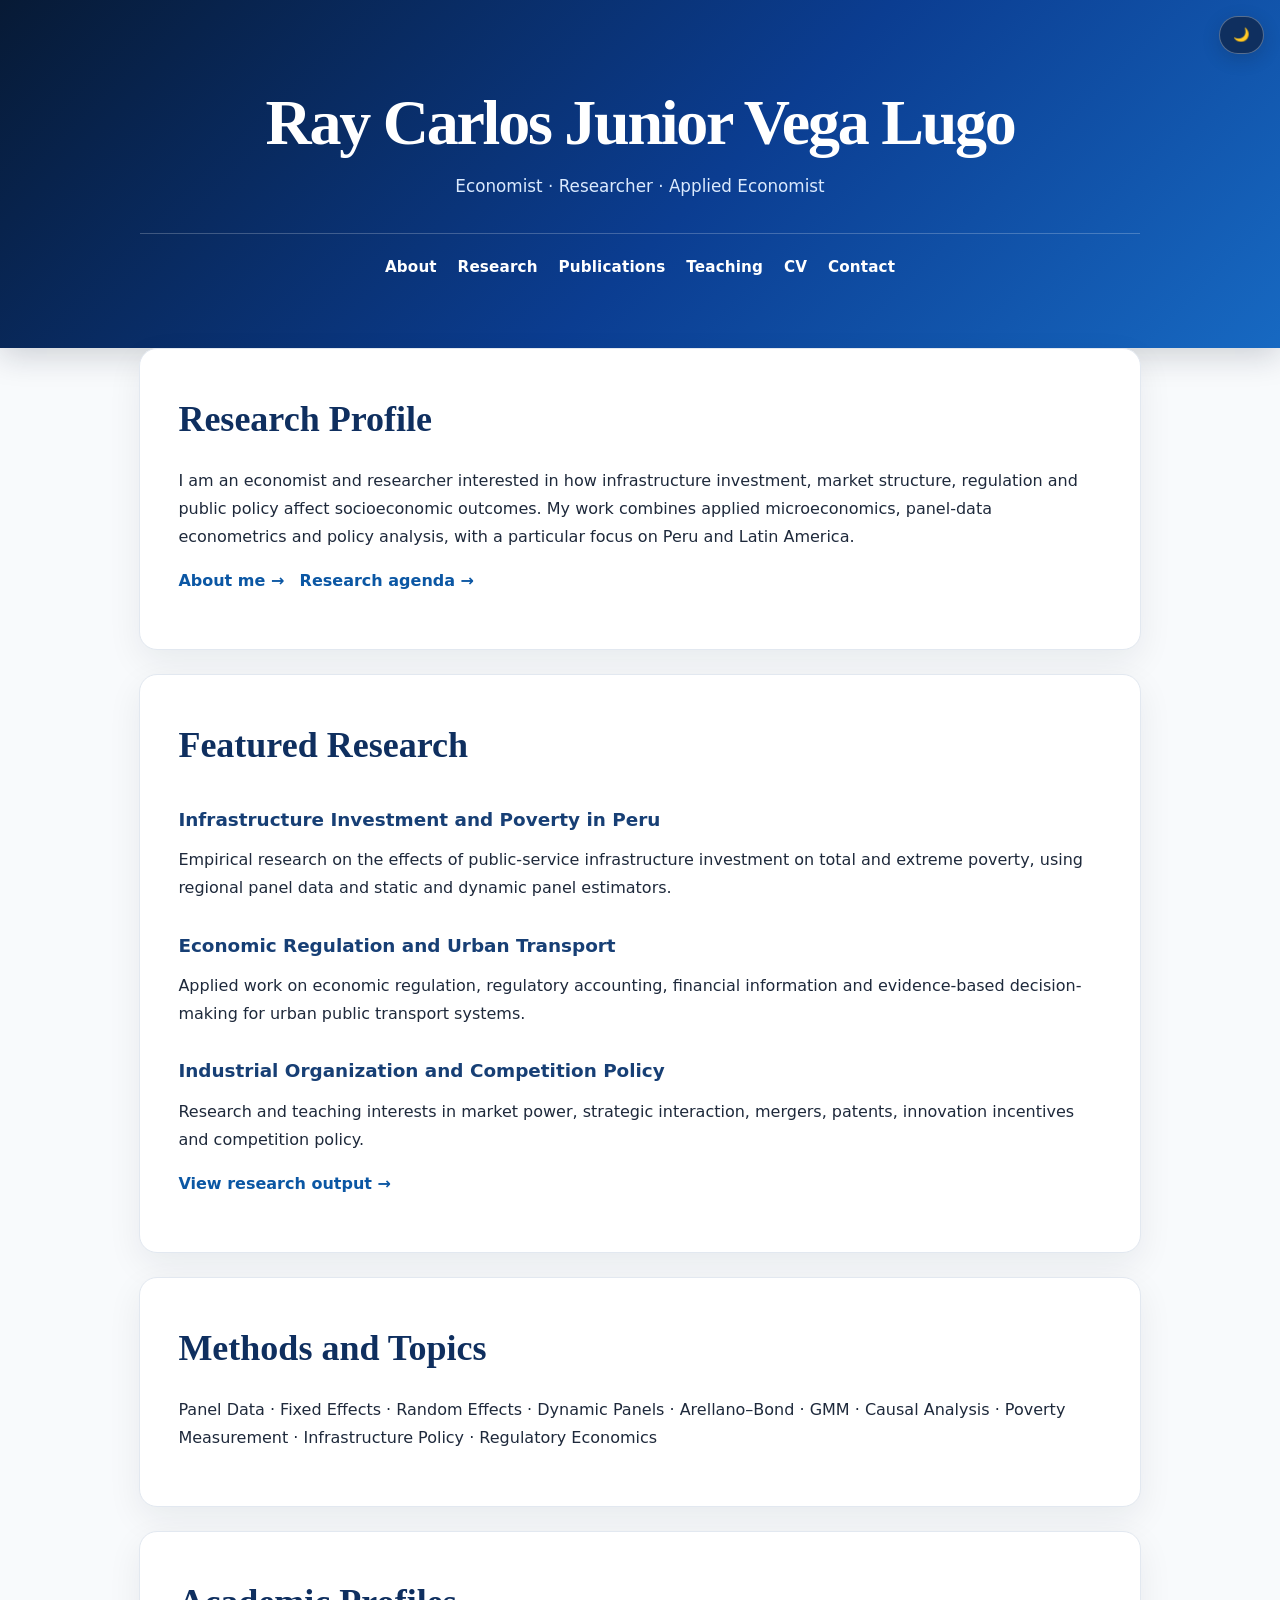
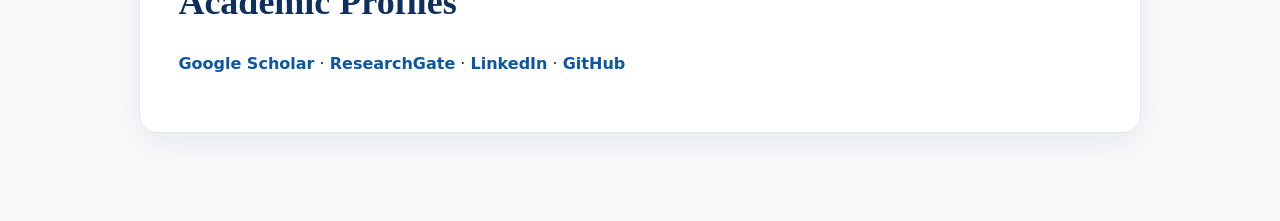
==== index.html @ 6655b410 "refactor: remove projects navigation and simplify homepage header" ====
<!DOCTYPE html><html lang="en"><head><meta charset="UTF-8"><meta name="viewport" content="width=device-width,initial-scale=1"><meta name="description" content="Academic website of Ray Carlos Junior Vega Lugo, economist researching industrial organization, infrastructure economics, poverty, transport economics and applied econometrics."><meta name="author" content="Ray Carlos Junior Vega Lugo"><meta name="keywords" content="Ray Vega Lugo, economist, infrastructure economics, industrial organization, poverty, transport economics, applied econometrics, Peru"><title>Ray Carlos Junior Vega Lugo | Economist</title><link rel="stylesheet" href="assets/css/style.css"></head><body><header><h1>Ray Carlos Junior Vega Lugo</h1><p>Economist · Researcher · Applied Economist</p><nav><a href="about.html">About</a><a href="research.html">Research</a><a href="publications.html">Publications</a><a href="teaching.html">Teaching</a><a href="cv.html">CV</a><a href="contact.html">Contact</a></nav></header><main><section class="card"><h2>Research Profile</h2><p>I am an economist and researcher interested in how infrastructure investment, market structure, regulation and public policy affect socioeconomic outcomes. My work combines applied microeconomics, panel-data econometrics and policy analysis, with a particular focus on Peru and Latin America.</p><p><a href="about.html">About me →</a> &nbsp; <a href="research.html">Research agenda →</a></p></section><section class="card"><h2>Featured Research</h2><h3>Infrastructure Investment and Poverty in Peru</h3><p>Empirical research on the effects of public-service infrastructure investment on total and extreme poverty, using regional panel data and static and dynamic panel estimators.</p><h3>Economic Regulation and Urban Transport</h3><p>Applied work on economic regulation, regulatory accounting, financial information and evidence-based decision-making for urban public transport systems.</p><h3>Industrial Organization and Competition Policy</h3><p>Research and teaching interests in market power, strategic interaction, mergers, patents, innovation incentives and competition policy.</p><p><a href="publications.html">View research output →</a></p></section><section class="card"><h2>Methods and Topics</h2><p>Panel Data · Fixed Effects · Random Effects · Dynamic Panels · Arellano–Bond · GMM · Causal Analysis · Poverty Measurement · Infrastructure Policy · Regulatory Economics</p></section><section class="card"><h2>Academic Profiles</h2><p><a href="https://scholar.google.com/citations?user=RWCAThYAAAAJ&hl=es">Google Scholar</a> · <a href="https://www.researchgate.net/profile/Ray-Vega-Lugo">ResearchGate</a> · <a href="https://pe.linkedin.com/in/ecovega27">LinkedIn</a> · <a href="https://github.com/RcjVega">GitHub</a></p></section></main><script src="assets/js/main.js"></script></body></html>
---- assets/css/style.css ----
*{box-sizing:border-box}html{scroll-behavior:smooth}body{margin:0;font-family:Inter,ui-sans-serif,system-ui,-apple-system,BlinkMacSystemFont,"Segoe UI",sans-serif;background:#f8fafc;color:#1e293b;line-height:1.75;transition:background .25s,color .25s}header{position:relative;background:linear-gradient(135deg,#071a35 0%,#0b3d91 55%,#1769c2 100%);color:#fff;padding:5.5rem 1.5rem 3rem;text-align:center;box-shadow:0 8px 30px rgba(15,23,42,.18)}header h1{font-family:Georgia,"Times New Roman",serif;font-size:clamp(2.3rem,5vw,4.4rem);line-height:1.08;letter-spacing:-.035em;margin:0 auto .9rem;max-width:1000px}header p{margin:.25rem auto;max-width:900px;font-size:1.05rem;color:#dbeafe}nav{margin:2rem auto 0;padding:1rem 1.2rem;max-width:1000px;border-top:1px solid rgba(255,255,255,.22)}nav a{display:inline-block;color:#fff;text-decoration:none;margin:.25rem .65rem;font-size:.95rem;font-weight:650;letter-spacing:.01em;transition:opacity .2s,transform .2s}nav a:hover{opacity:.8;transform:translateY(-1px)}main{max-width:1050px;margin:-1.5rem auto 0;padding:0 1.5rem 4rem;position:relative}.card{background:#fff;border:1px solid #e2e8f0;border-radius:18px;padding:clamp(1.5rem,3vw,2.4rem);box-shadow:0 12px 35px rgba(15,23,42,.07);margin:1.5rem 0;transition:transform .2s,box-shadow .2s}.card:hover{transform:translateY(-2px);box-shadow:0 16px 40px rgba(15,23,42,.1)}h1,h2,h3{margin-top:0}h2{font-family:Georgia,"Times New Roman",serif;font-size:clamp(1.7rem,3vw,2.25rem);color:#0f2f5f;margin-bottom:1rem}h3{font-size:1.15rem;color:#173f75;margin-top:1.7rem;margin-bottom:.35rem}p{margin:.65rem 0 1rem}a{color:#0b57a4;text-decoration:none;font-weight:600}a:hover{text-decoration:underline}ul{padding-left:1.3rem}li{margin:.35rem 0}button{border:1px solid rgba(255,255,255,.3);border-radius:999px;padding:.65rem .8rem;background:#0f2f5f;color:#fff;cursor:pointer;box-shadow:0 5px 18px rgba(15,23,42,.2);transition:transform .2s,opacity .2s}button:hover{transform:translateY(-1px);opacity:.92}.dark{background:#0b1120;color:#dbe4f0}.dark header{background:linear-gradient(135deg,#020617,#0f2444,#123a70)}.dark .card{background:#111c2e;color:#dbe4f0;border-color:#26364d;box-shadow:0 12px 35px rgba(0,0,0,.25)}.dark h2,.dark h3{color:#bfdbfe}.dark a{color:#7dd3fc}@media(max-width:768px){header{padding:4.5rem 1rem 2rem}header h1{font-size:2.4rem}nav{padding:.8rem .4rem}nav a{margin:.25rem .4rem}main{padding:0 1rem 3rem}.card{border-radius:14px;padding:1.35rem}}@media(max-width:520px){nav a{display:inline-block;font-size:.9rem}header p{font-size:.95rem}}
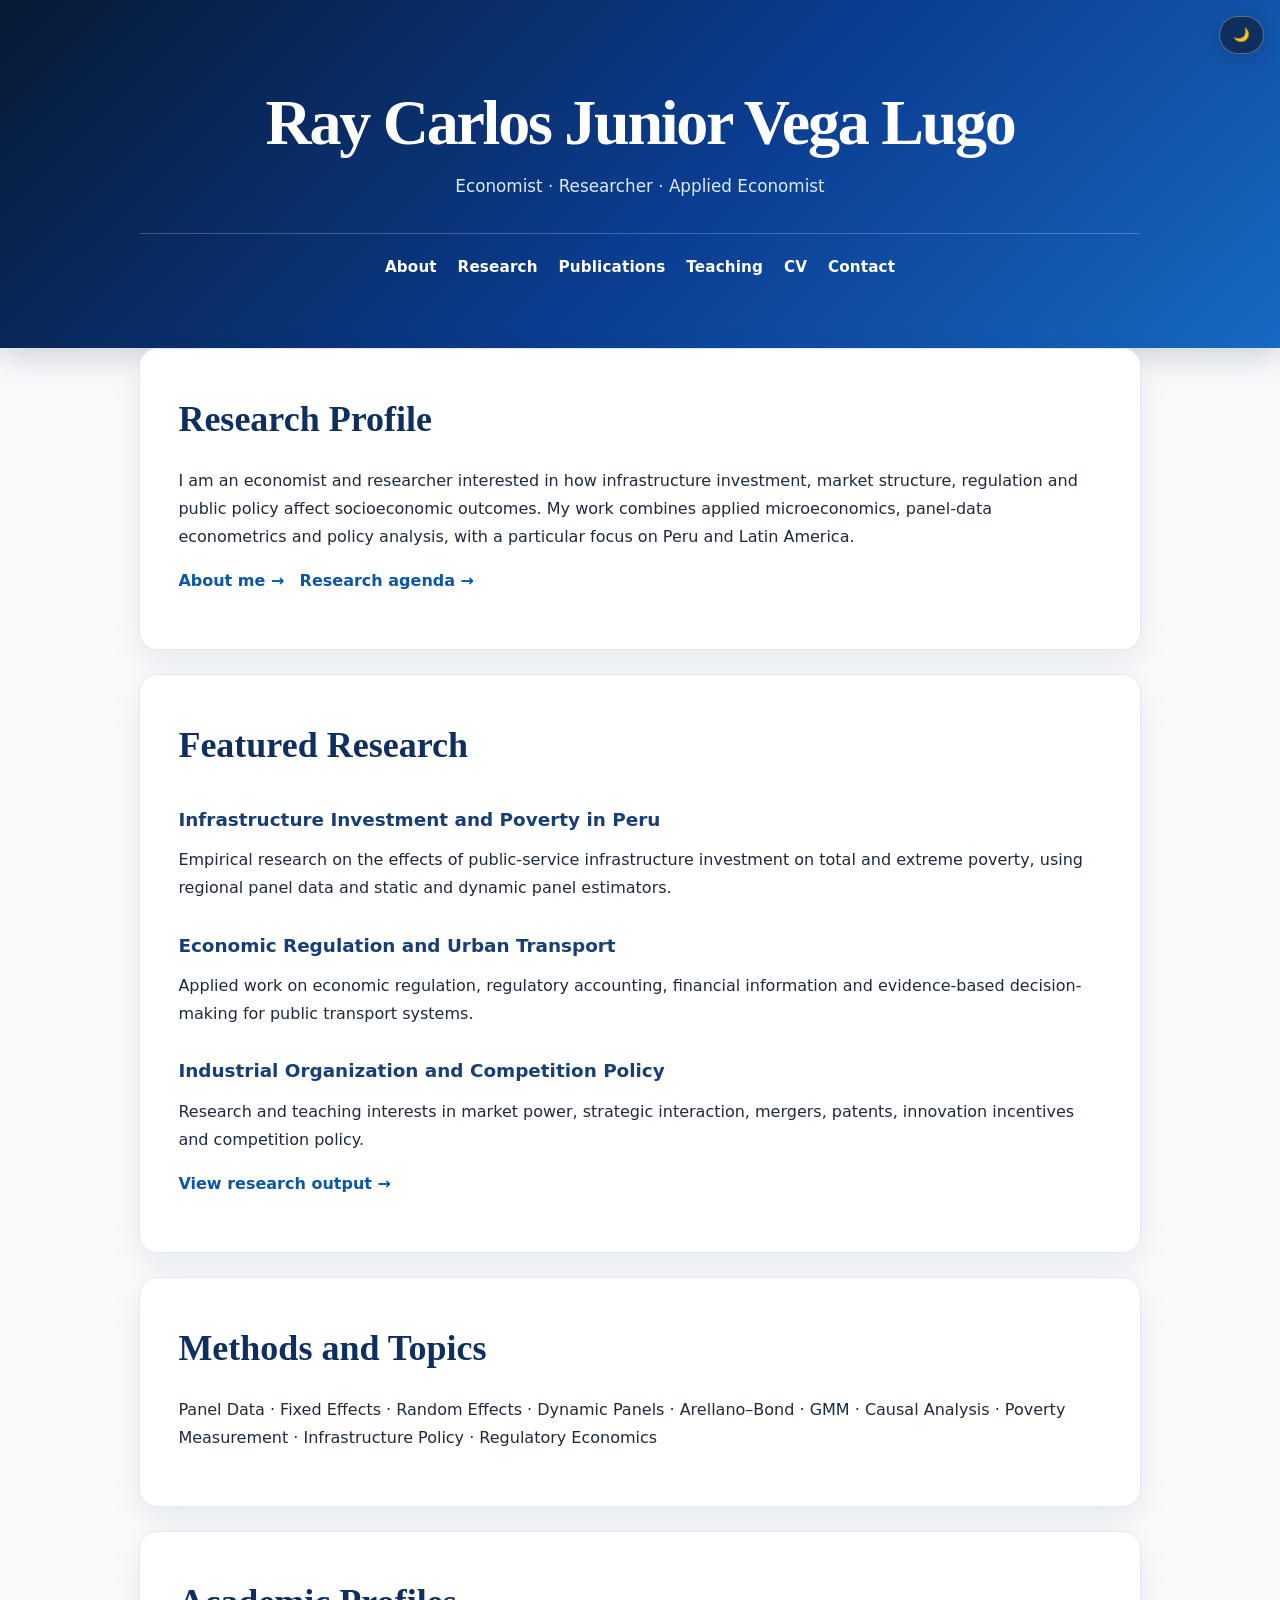
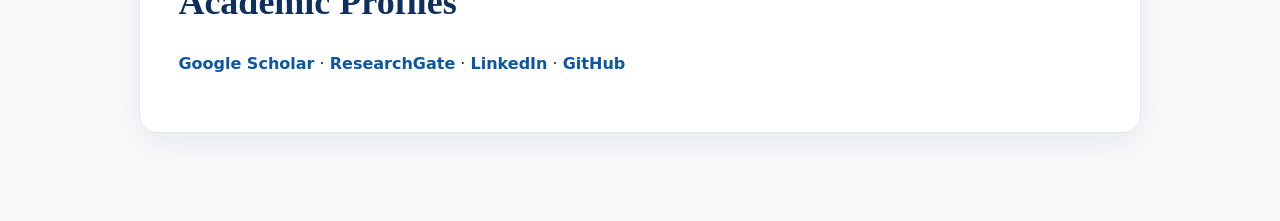
==== commit a47e99c2: "feat: simplify homepage header and remove projects link" ====
--- a/index.html
+++ b/index.html
@@ -1 +1 @@
-<!DOCTYPE html><html lang="en"><head><meta charset="UTF-8"><meta name="viewport" content="width=device-width,initial-scale=1"><meta name="description" content="Academic website of Ray Carlos Junior Vega Lugo, economist researching industrial organization, infrastructure economics, poverty, transport economics and applied econometrics."><meta name="author" content="Ray Carlos Junior Vega Lugo"><meta name="keywords" content="Ray Vega Lugo, economist, infrastructure economics, industrial organization, poverty, transport economics, applied econometrics, Peru"><title>Ray Carlos Junior Vega Lugo | Economist</title><link rel="stylesheet" href="assets/css/style.css"></head><body><header><h1>Ray Carlos Junior Vega Lugo</h1><p>Economist · Researcher · Applied Economist</p><nav><a href="about.html">About</a><a href="research.html">Research</a><a href="publications.html">Publications</a><a href="teaching.html">Teaching</a><a href="cv.html">CV</a><a href="contact.html">Contact</a></nav></header><main><section class="card"><h2>Research Profile</h2><p>I am an economist and researcher interested in how infrastructure investment, market structure, regulation and public policy affect socioeconomic outcomes. My work combines applied microeconomics, panel-data econometrics and policy analysis, with a particular focus on Peru and Latin America.</p><p><a href="about.html">About me →</a> &nbsp; <a href="research.html">Research agenda →</a></p></section><section class="card"><h2>Featured Research</h2><h3>Infrastructure Investment and Poverty in Peru</h3><p>Empirical research on the effects of public-service infrastructure investment on total and extreme poverty, using regional panel data and static and dynamic panel estimators.</p><h3>Economic Regulation and Urban Transport</h3><p>Applied work on economic regulation, regulatory accounting, financial information and evidence-based decision-making for urban public transport systems.</p><h3>Industrial Organization and Competition Policy</h3><p>Research and teaching interests in market power, strategic interaction, mergers, patents, innovation incentives and competition policy.</p><p><a href="publications.html">View research output →</a></p></section><section class="card"><h2>Methods and Topics</h2><p>Panel Data · Fixed Effects · Random Effects · Dynamic Panels · Arellano–Bond · GMM · Causal Analysis · Poverty Measurement · Infrastructure Policy · Regulatory Economics</p></section><section class="card"><h2>Academic Profiles</h2><p><a href="https://scholar.google.com/citations?user=RWCAThYAAAAJ&hl=es">Google Scholar</a> · <a href="https://www.researchgate.net/profile/Ray-Vega-Lugo">ResearchGate</a> · <a href="https://pe.linkedin.com/in/ecovega27">LinkedIn</a> · <a href="https://github.com/RcjVega">GitHub</a></p></section></main><script src="assets/js/main.js"></script></body></html>+<!DOCTYPE html><html lang="en"><head><meta charset="UTF-8"><meta name="viewport" content="width=device-width,initial-scale=1"><meta name="description" content="Academic website of Ray Carlos Junior Vega Lugo, economist researching industrial organization, infrastructure economics, poverty, transport economics and applied econometrics."><meta name="author" content="Ray Carlos Junior Vega Lugo"><meta name="keywords" content="Ray Vega Lugo, economist, infrastructure economics, industrial organization, poverty, transport economics, applied econometrics, Peru"><title>Ray Carlos Junior Vega Lugo | Economist</title><link rel="stylesheet" href="assets/css/style.css?v=20260704"></head><body><header><h1>Ray Carlos Junior Vega Lugo</h1><p>Economist · Researcher · Applied Economist</p><nav><a href="about.html">About</a><a href="research.html">Research</a><a href="publications.html">Publications</a><a href="teaching.html">Teaching</a><a href="cv.html">CV</a><a href="contact.html">Contact</a></nav></header><main><section class="card"><h2>Research Profile</h2><p>I am an economist and researcher interested in how infrastructure investment, market structure, regulation and public policy affect socioeconomic outcomes. My work combines applied microeconomics, panel-data econometrics and policy analysis, with a particular focus on Peru and Latin America.</p><p><a href="about.html">About me →</a> &nbsp; <a href="research.html">Research agenda →</a></p></section><section class="card"><h2>Featured Research</h2><h3>Infrastructure Investment and Poverty in Peru</h3><p>Empirical research on the effects of public-service infrastructure investment on total and extreme poverty, using regional panel data and static and dynamic panel estimators.</p><h3>Economic Regulation and Urban Transport</h3><p>Applied work on economic regulation, regulatory accounting, financial information and evidence-based decision-making for public transport systems.</p><h3>Industrial Organization and Competition Policy</h3><p>Research and teaching interests in market power, strategic interaction, mergers, patents, innovation incentives and competition policy.</p><p><a href="publications.html">View research output →</a></p></section><section class="card"><h2>Methods and Topics</h2><p>Panel Data · Fixed Effects · Random Effects · Dynamic Panels · Arellano–Bond · GMM · Causal Analysis · Poverty Measurement · Infrastructure Policy · Regulatory Economics</p></section><section class="card"><h2>Academic Profiles</h2><p><a href="https://scholar.google.com/citations?user=RWCAThYAAAAJ&hl=es">Google Scholar</a> · <a href="https://www.researchgate.net/profile/Ray-Vega-Lugo">ResearchGate</a> · <a href="https://pe.linkedin.com/in/ecovega27">LinkedIn</a> · <a href="https://github.com/RcjVega">GitHub</a></p></section></main><script src="assets/js/main.js?v=20260704"></script></body></html>
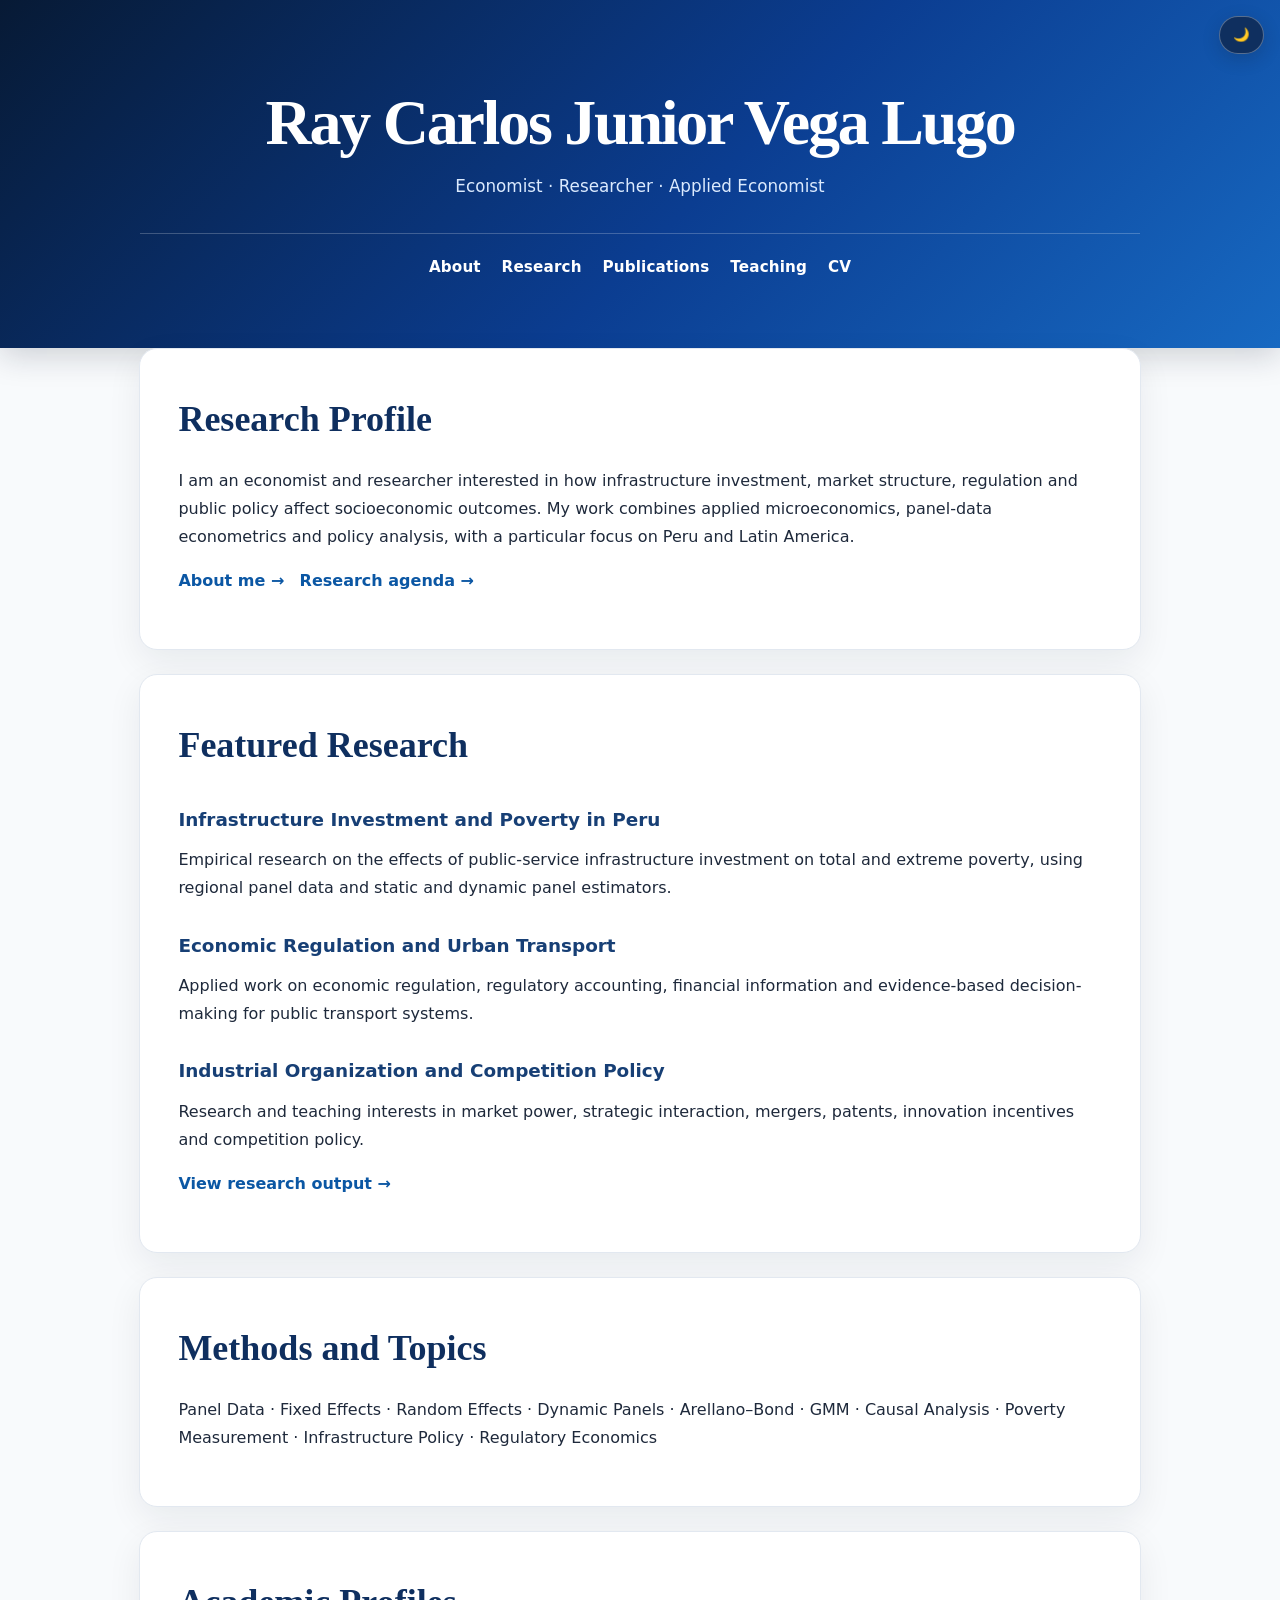
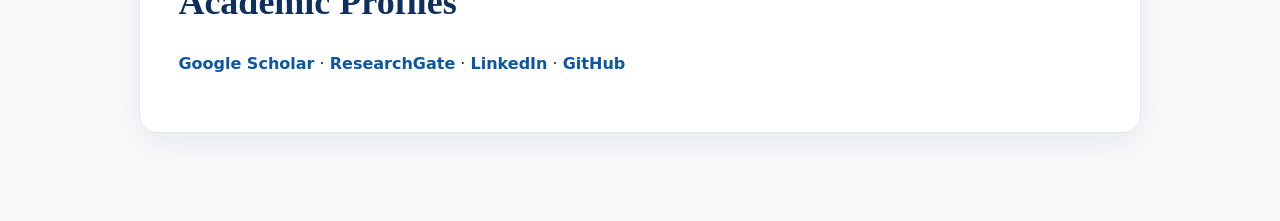
==== commit d362be04: "chore: remove contact navigation link" ====
--- a/index.html
+++ b/index.html
@@ -1 +1 @@
-<!DOCTYPE html><html lang="en"><head><meta charset="UTF-8"><meta name="viewport" content="width=device-width,initial-scale=1"><meta name="description" content="Academic website of Ray Carlos Junior Vega Lugo, economist researching industrial organization, infrastructure economics, poverty, transport economics and applied econometrics."><meta name="author" content="Ray Carlos Junior Vega Lugo"><meta name="keywords" content="Ray Vega Lugo, economist, infrastructure economics, industrial organization, poverty, transport economics, applied econometrics, Peru"><title>Ray Carlos Junior Vega Lugo | Economist</title><link rel="stylesheet" href="assets/css/style.css?v=20260704"></head><body><header><h1>Ray Carlos Junior Vega Lugo</h1><p>Economist · Researcher · Applied Economist</p><nav><a href="about.html">About</a><a href="research.html">Research</a><a href="publications.html">Publications</a><a href="teaching.html">Teaching</a><a href="cv.html">CV</a><a href="contact.html">Contact</a></nav></header><main><section class="card"><h2>Research Profile</h2><p>I am an economist and researcher interested in how infrastructure investment, market structure, regulation and public policy affect socioeconomic outcomes. My work combines applied microeconomics, panel-data econometrics and policy analysis, with a particular focus on Peru and Latin America.</p><p><a href="about.html">About me →</a> &nbsp; <a href="research.html">Research agenda →</a></p></section><section class="card"><h2>Featured Research</h2><h3>Infrastructure Investment and Poverty in Peru</h3><p>Empirical research on the effects of public-service infrastructure investment on total and extreme poverty, using regional panel data and static and dynamic panel estimators.</p><h3>Economic Regulation and Urban Transport</h3><p>Applied work on economic regulation, regulatory accounting, financial information and evidence-based decision-making for public transport systems.</p><h3>Industrial Organization and Competition Policy</h3><p>Research and teaching interests in market power, strategic interaction, mergers, patents, innovation incentives and competition policy.</p><p><a href="publications.html">View research output →</a></p></section><section class="card"><h2>Methods and Topics</h2><p>Panel Data · Fixed Effects · Random Effects · Dynamic Panels · Arellano–Bond · GMM · Causal Analysis · Poverty Measurement · Infrastructure Policy · Regulatory Economics</p></section><section class="card"><h2>Academic Profiles</h2><p><a href="https://scholar.google.com/citations?user=RWCAThYAAAAJ&hl=es">Google Scholar</a> · <a href="https://www.researchgate.net/profile/Ray-Vega-Lugo">ResearchGate</a> · <a href="https://pe.linkedin.com/in/ecovega27">LinkedIn</a> · <a href="https://github.com/RcjVega">GitHub</a></p></section></main><script src="assets/js/main.js?v=20260704"></script></body></html>+<!DOCTYPE html><html lang="en"><head><meta charset="UTF-8"><meta name="viewport" content="width=device-width,initial-scale=1"><meta name="description" content="Academic website of Ray Carlos Junior Vega Lugo, economist researching industrial organization, infrastructure economics, poverty, transport economics and applied econometrics."><meta name="author" content="Ray Carlos Junior Vega Lugo"><meta name="keywords" content="Ray Vega Lugo, economist, infrastructure economics, industrial organization, poverty, transport economics, applied econometrics, Peru"><title>Ray Carlos Junior Vega Lugo | Economist</title><link rel="stylesheet" href="assets/css/style.css?v=20260704"></head><body><header><h1>Ray Carlos Junior Vega Lugo</h1><p>Economist · Researcher · Applied Economist</p><nav><a href="about.html">About</a><a href="research.html">Research</a><a href="publications.html">Publications</a><a href="teaching.html">Teaching</a><a href="cv.html">CV</a></nav></header><main><section class="card"><h2>Research Profile</h2><p>I am an economist and researcher interested in how infrastructure investment, market structure, regulation and public policy affect socioeconomic outcomes. My work combines applied microeconomics, panel-data econometrics and policy analysis, with a particular focus on Peru and Latin America.</p><p><a href="about.html">About me →</a> &nbsp; <a href="research.html">Research agenda →</a></p></section><section class="card"><h2>Featured Research</h2><h3>Infrastructure Investment and Poverty in Peru</h3><p>Empirical research on the effects of public-service infrastructure investment on total and extreme poverty, using regional panel data and static and dynamic panel estimators.</p><h3>Economic Regulation and Urban Transport</h3><p>Applied work on economic regulation, regulatory accounting, financial information and evidence-based decision-making for public transport systems.</p><h3>Industrial Organization and Competition Policy</h3><p>Research and teaching interests in market power, strategic interaction, mergers, patents, innovation incentives and competition policy.</p><p><a href="publications.html">View research output →</a></p></section><section class="card"><h2>Methods and Topics</h2><p>Panel Data · Fixed Effects · Random Effects · Dynamic Panels · Arellano–Bond · GMM · Causal Analysis · Poverty Measurement · Infrastructure Policy · Regulatory Economics</p></section><section class="card"><h2>Academic Profiles</h2><p><a href="https://scholar.google.com/citations?user=RWCAThYAAAAJ&hl=es">Google Scholar</a> · <a href="https://www.researchgate.net/profile/Ray-Vega-Lugo">ResearchGate</a> · <a href="https://pe.linkedin.com/in/ecovega27">LinkedIn</a> · <a href="https://github.com/RcjVega">GitHub</a></p></section></main><script src="assets/js/main.js?v=20260704"></script></body></html>
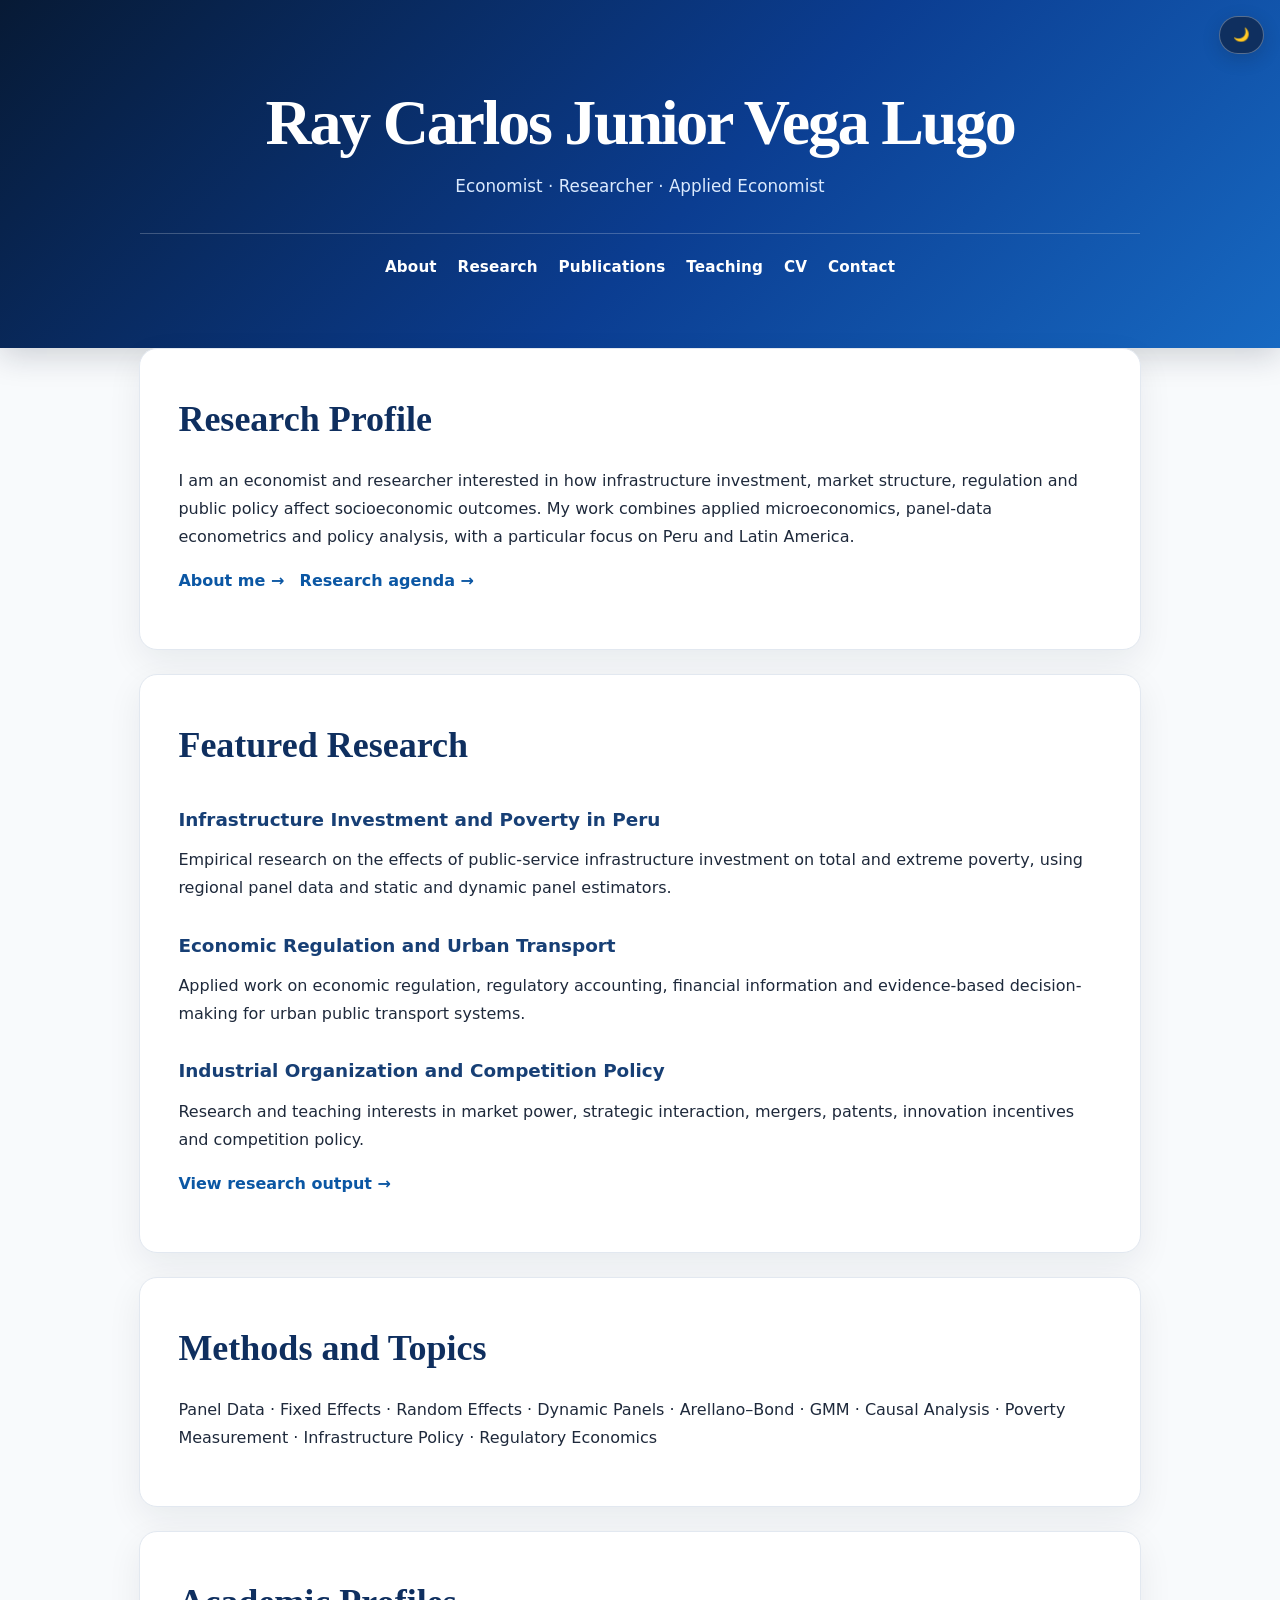
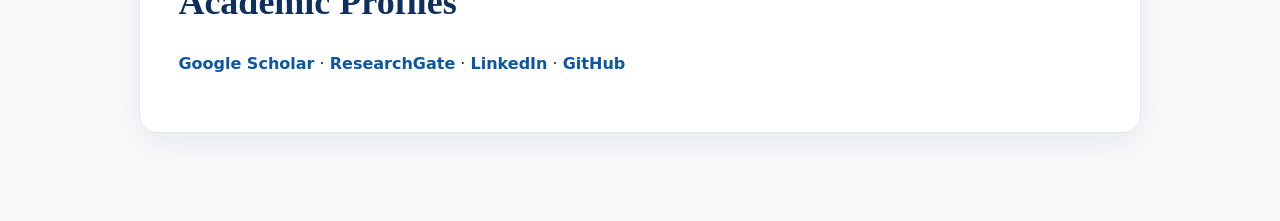
==== commit 8035a1cb: "docs: replace CV pdf with uploaded version" ====
--- a/index.html
+++ b/index.html
@@ -1 +1 @@
-<!DOCTYPE html><html lang="en"><head><meta charset="UTF-8"><meta name="viewport" content="width=device-width,initial-scale=1"><meta name="description" content="Academic website of Ray Carlos Junior Vega Lugo, economist researching industrial organization, infrastructure economics, poverty, transport economics and applied econometrics."><meta name="author" content="Ray Carlos Junior Vega Lugo"><meta name="keywords" content="Ray Vega Lugo, economist, infrastructure economics, industrial organization, poverty, transport economics, applied econometrics, Peru"><title>Ray Carlos Junior Vega Lugo | Economist</title><link rel="stylesheet" href="assets/css/style.css?v=20260704"></head><body><header><h1>Ray Carlos Junior Vega Lugo</h1><p>Economist · Researcher · Applied Economist</p><nav><a href="about.html">About</a><a href="research.html">Research</a><a href="publications.html">Publications</a><a href="teaching.html">Teaching</a><a href="cv.html">CV</a></nav></header><main><section class="card"><h2>Research Profile</h2><p>I am an economist and researcher interested in how infrastructure investment, market structure, regulation and public policy affect socioeconomic outcomes. My work combines applied microeconomics, panel-data econometrics and policy analysis, with a particular focus on Peru and Latin America.</p><p><a href="about.html">About me →</a> &nbsp; <a href="research.html">Research agenda →</a></p></section><section class="card"><h2>Featured Research</h2><h3>Infrastructure Investment and Poverty in Peru</h3><p>Empirical research on the effects of public-service infrastructure investment on total and extreme poverty, using regional panel data and static and dynamic panel estimators.</p><h3>Economic Regulation and Urban Transport</h3><p>Applied work on economic regulation, regulatory accounting, financial information and evidence-based decision-making for public transport systems.</p><h3>Industrial Organization and Competition Policy</h3><p>Research and teaching interests in market power, strategic interaction, mergers, patents, innovation incentives and competition policy.</p><p><a href="publications.html">View research output →</a></p></section><section class="card"><h2>Methods and Topics</h2><p>Panel Data · Fixed Effects · Random Effects · Dynamic Panels · Arellano–Bond · GMM · Causal Analysis · Poverty Measurement · Infrastructure Policy · Regulatory Economics</p></section><section class="card"><h2>Academic Profiles</h2><p><a href="https://scholar.google.com/citations?user=RWCAThYAAAAJ&hl=es">Google Scholar</a> · <a href="https://www.researchgate.net/profile/Ray-Vega-Lugo">ResearchGate</a> · <a href="https://pe.linkedin.com/in/ecovega27">LinkedIn</a> · <a href="https://github.com/RcjVega">GitHub</a></p></section></main><script src="assets/js/main.js?v=20260704"></script></body></html>+<!DOCTYPE html><html lang="en"><head><meta charset="UTF-8"><meta name="viewport" content="width=device-width,initial-scale=1"><meta name="description" content="Academic website of Ray Carlos Junior Vega Lugo, economist researching industrial organization, infrastructure economics, poverty, transport economics and applied econometrics."><meta name="author" content="Ray Carlos Junior Vega Lugo"><meta name="keywords" content="Ray Vega Lugo, economist, infrastructure economics, industrial organization, poverty, transport economics, applied econometrics, Peru"><title>Ray Carlos Junior Vega Lugo | Economist</title><link rel="stylesheet" href="assets/css/style.css"></head><body><header><h1>Ray Carlos Junior Vega Lugo</h1><p>Economist · Researcher · Applied Economist</p><nav><a href="about.html">About</a><a href="research.html">Research</a><a href="publications.html">Publications</a><a href="teaching.html">Teaching</a><a href="cv.html">CV</a><a href="contact.html">Contact</a></nav></header><main><section class="card"><h2>Research Profile</h2><p>I am an economist and researcher interested in how infrastructure investment, market structure, regulation and public policy affect socioeconomic outcomes. My work combines applied microeconomics, panel-data econometrics and policy analysis, with a particular focus on Peru and Latin America.</p><p><a href="about.html">About me →</a> &nbsp; <a href="research.html">Research agenda →</a></p></section><section class="card"><h2>Featured Research</h2><h3>Infrastructure Investment and Poverty in Peru</h3><p>Empirical research on the effects of public-service infrastructure investment on total and extreme poverty, using regional panel data and static and dynamic panel estimators.</p><h3>Economic Regulation and Urban Transport</h3><p>Applied work on economic regulation, regulatory accounting, financial information and evidence-based decision-making for urban public transport systems.</p><h3>Industrial Organization and Competition Policy</h3><p>Research and teaching interests in market power, strategic interaction, mergers, patents, innovation incentives and competition policy.</p><p><a href="publications.html">View research output →</a></p></section><section class="card"><h2>Methods and Topics</h2><p>Panel Data · Fixed Effects · Random Effects · Dynamic Panels · Arellano–Bond · GMM · Causal Analysis · Poverty Measurement · Infrastructure Policy · Regulatory Economics</p></section><section class="card"><h2>Academic Profiles</h2><p><a href="https://scholar.google.com/citations?user=RWCAThYAAAAJ&hl=es">Google Scholar</a> · <a href="https://www.researchgate.net/profile/Ray-Vega-Lugo">ResearchGate</a> · <a href="https://pe.linkedin.com/in/ecovega27">LinkedIn</a> · <a href="https://github.com/RcjVega">GitHub</a></p></section></main><script src="assets/js/main.js"></script></body></html>
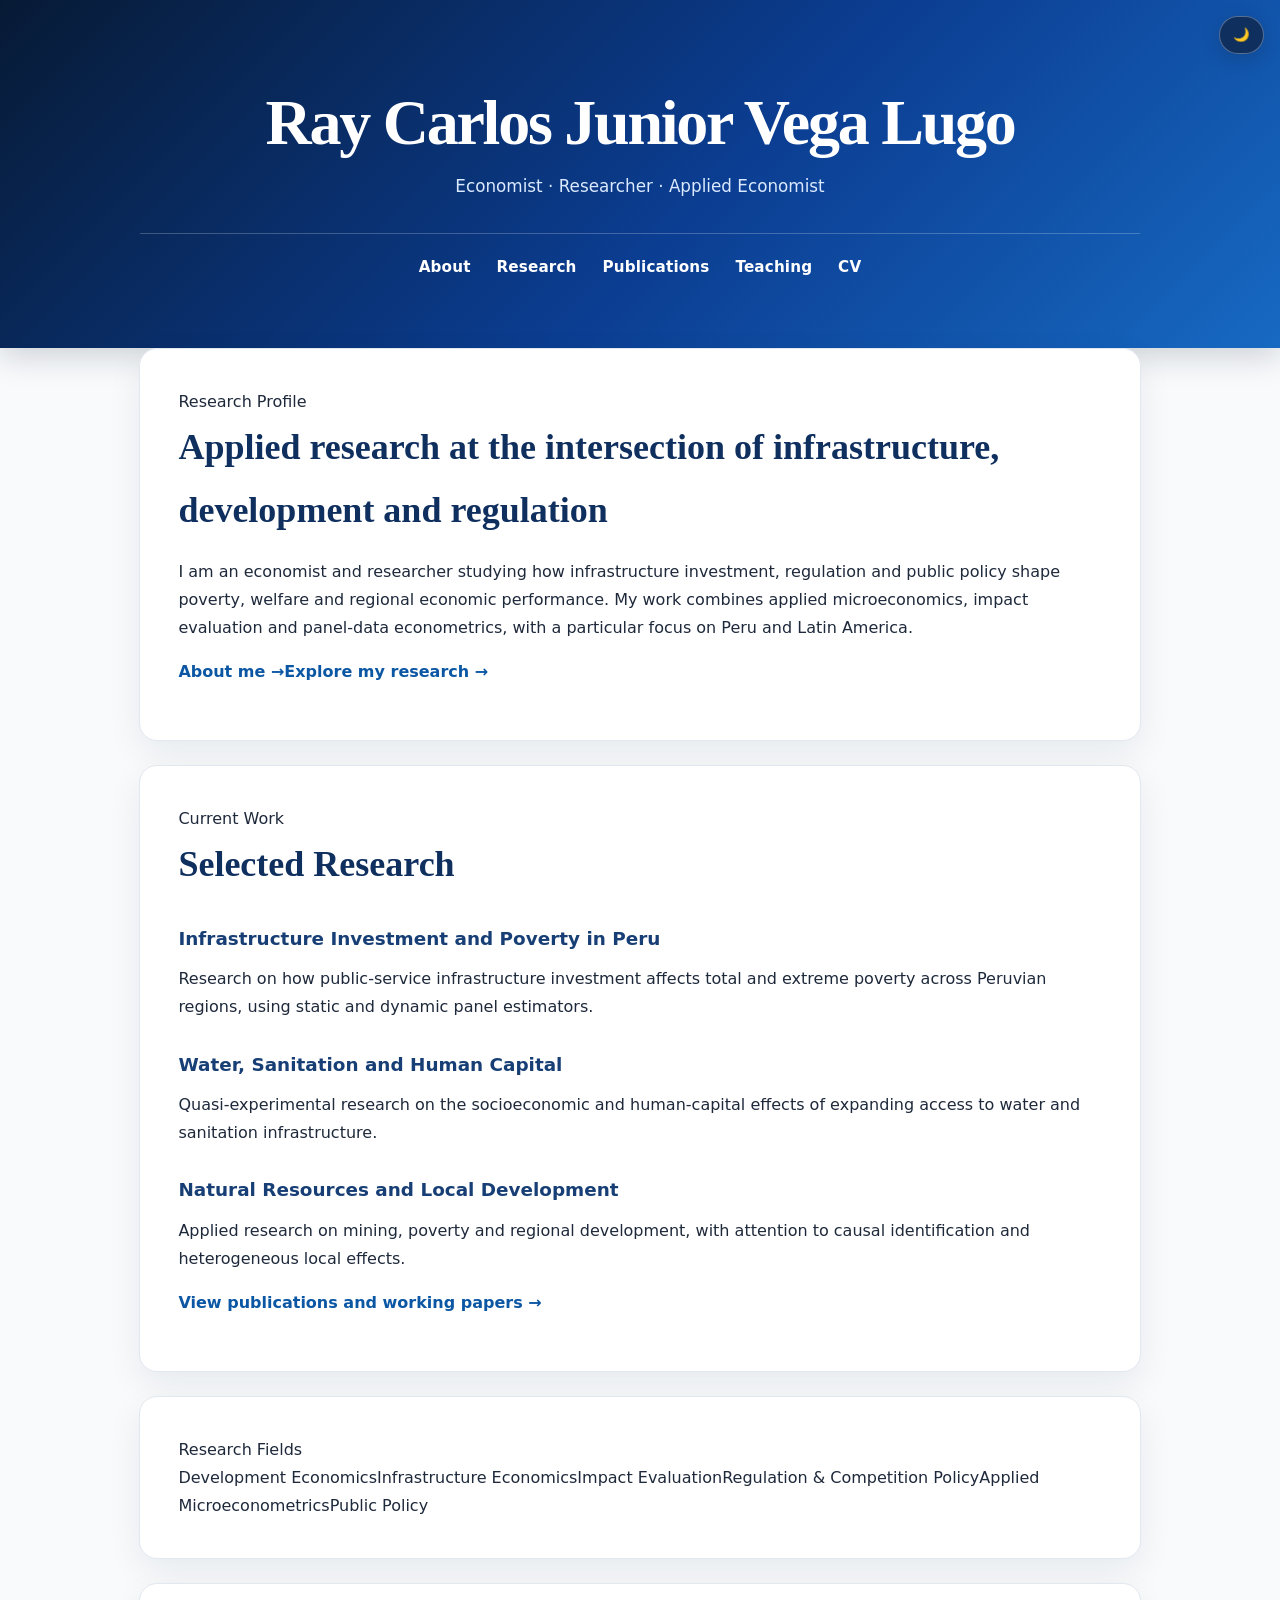
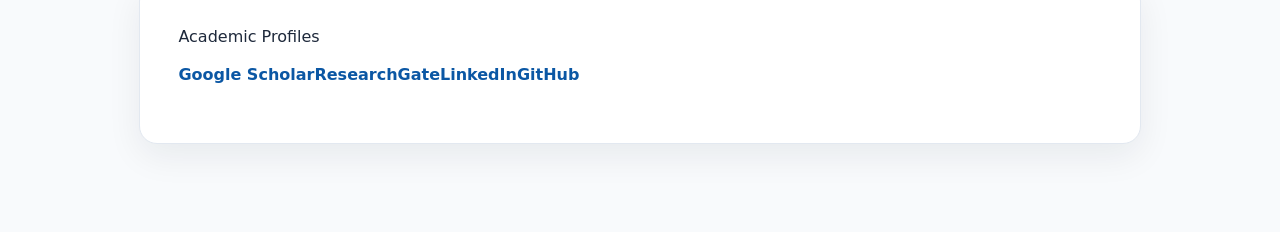
==== commit 22c57e4d: "feat: refine academic homepage content and navigation" ====
--- a/index.html
+++ b/index.html
@@ -1 +1,66 @@
-<!DOCTYPE html><html lang="en"><head><meta charset="UTF-8"><meta name="viewport" content="width=device-width,initial-scale=1"><meta name="description" content="Academic website of Ray Carlos Junior Vega Lugo, economist researching industrial organization, infrastructure economics, poverty, transport economics and applied econometrics."><meta name="author" content="Ray Carlos Junior Vega Lugo"><meta name="keywords" content="Ray Vega Lugo, economist, infrastructure economics, industrial organization, poverty, transport economics, applied econometrics, Peru"><title>Ray Carlos Junior Vega Lugo | Economist</title><link rel="stylesheet" href="assets/css/style.css"></head><body><header><h1>Ray Carlos Junior Vega Lugo</h1><p>Economist · Researcher · Applied Economist</p><nav><a href="about.html">About</a><a href="research.html">Research</a><a href="publications.html">Publications</a><a href="teaching.html">Teaching</a><a href="cv.html">CV</a><a href="contact.html">Contact</a></nav></header><main><section class="card"><h2>Research Profile</h2><p>I am an economist and researcher interested in how infrastructure investment, market structure, regulation and public policy affect socioeconomic outcomes. My work combines applied microeconomics, panel-data econometrics and policy analysis, with a particular focus on Peru and Latin America.</p><p><a href="about.html">About me →</a> &nbsp; <a href="research.html">Research agenda →</a></p></section><section class="card"><h2>Featured Research</h2><h3>Infrastructure Investment and Poverty in Peru</h3><p>Empirical research on the effects of public-service infrastructure investment on total and extreme poverty, using regional panel data and static and dynamic panel estimators.</p><h3>Economic Regulation and Urban Transport</h3><p>Applied work on economic regulation, regulatory accounting, financial information and evidence-based decision-making for urban public transport systems.</p><h3>Industrial Organization and Competition Policy</h3><p>Research and teaching interests in market power, strategic interaction, mergers, patents, innovation incentives and competition policy.</p><p><a href="publications.html">View research output →</a></p></section><section class="card"><h2>Methods and Topics</h2><p>Panel Data · Fixed Effects · Random Effects · Dynamic Panels · Arellano–Bond · GMM · Causal Analysis · Poverty Measurement · Infrastructure Policy · Regulatory Economics</p></section><section class="card"><h2>Academic Profiles</h2><p><a href="https://scholar.google.com/citations?user=RWCAThYAAAAJ&hl=es">Google Scholar</a> · <a href="https://www.researchgate.net/profile/Ray-Vega-Lugo">ResearchGate</a> · <a href="https://pe.linkedin.com/in/ecovega27">LinkedIn</a> · <a href="https://github.com/RcjVega">GitHub</a></p></section></main><script src="assets/js/main.js"></script></body></html>+<!DOCTYPE html>
+<html lang="en">
+<head>
+  <meta charset="UTF-8">
+  <meta name="viewport" content="width=device-width, initial-scale=1">
+  <meta name="description" content="Academic website of Ray Carlos Junior Vega Lugo, economist and researcher in infrastructure economics, development economics, regulation, competition policy and applied microeconometrics.">
+  <meta name="author" content="Ray Carlos Junior Vega Lugo">
+  <title>Ray Carlos Junior Vega Lugo | Economist</title>
+  <link rel="stylesheet" href="assets/css/style.css?v=20260704b">
+</head>
+<body>
+<header>
+  <h1>Ray Carlos Junior Vega Lugo</h1>
+  <p>Economist · Researcher · Applied Economist</p>
+  <nav>
+    <a href="about.html">About</a>
+    <a href="research.html">Research</a>
+    <a href="publications.html">Publications</a>
+    <a href="teaching.html">Teaching</a>
+    <a href="cv.html">CV</a>
+  </nav>
+</header>
+
+<main>
+  <section class="card intro-card">
+    <span class="eyebrow">Research Profile</span>
+    <h2>Applied research at the intersection of infrastructure, development and regulation</h2>
+    <p class="lead">I am an economist and researcher studying how infrastructure investment, regulation and public policy shape poverty, welfare and regional economic performance. My work combines applied microeconomics, impact evaluation and panel-data econometrics, with a particular focus on Peru and Latin America.</p>
+    <p class="actions"><a href="about.html">About me →</a><a href="research.html">Explore my research →</a></p>
+  </section>
+
+  <section class="card">
+    <span class="eyebrow">Current Work</span>
+    <h2>Selected Research</h2>
+    <div class="research-grid">
+      <article class="research-item">
+        <h3>Infrastructure Investment and Poverty in Peru</h3>
+        <p>Research on how public-service infrastructure investment affects total and extreme poverty across Peruvian regions, using static and dynamic panel estimators.</p>
+      </article>
+      <article class="research-item">
+        <h3>Water, Sanitation and Human Capital</h3>
+        <p>Quasi-experimental research on the socioeconomic and human-capital effects of expanding access to water and sanitation infrastructure.</p>
+      </article>
+      <article class="research-item">
+        <h3>Natural Resources and Local Development</h3>
+        <p>Applied research on mining, poverty and regional development, with attention to causal identification and heterogeneous local effects.</p>
+      </article>
+    </div>
+    <p class="actions"><a href="publications.html">View publications and working papers →</a></p>
+  </section>
+
+  <section class="card compact-card">
+    <span class="eyebrow">Research Fields</span>
+    <div class="topic-list">
+      <span>Development Economics</span><span>Infrastructure Economics</span><span>Impact Evaluation</span><span>Regulation & Competition Policy</span><span>Applied Microeconometrics</span><span>Public Policy</span>
+    </div>
+  </section>
+
+  <section class="card compact-card">
+    <span class="eyebrow">Academic Profiles</span>
+    <p class="profile-links"><a href="https://scholar.google.com/citations?user=RWCAThYAAAAJ&hl=es">Google Scholar</a><a href="https://www.researchgate.net/profile/Ray-Vega-Lugo">ResearchGate</a><a href="https://pe.linkedin.com/in/ecovega27">LinkedIn</a><a href="https://github.com/RcjVega">GitHub</a></p>
+  </section>
+</main>
+<script src="assets/js/main.js"></script>
+</body>
+</html>
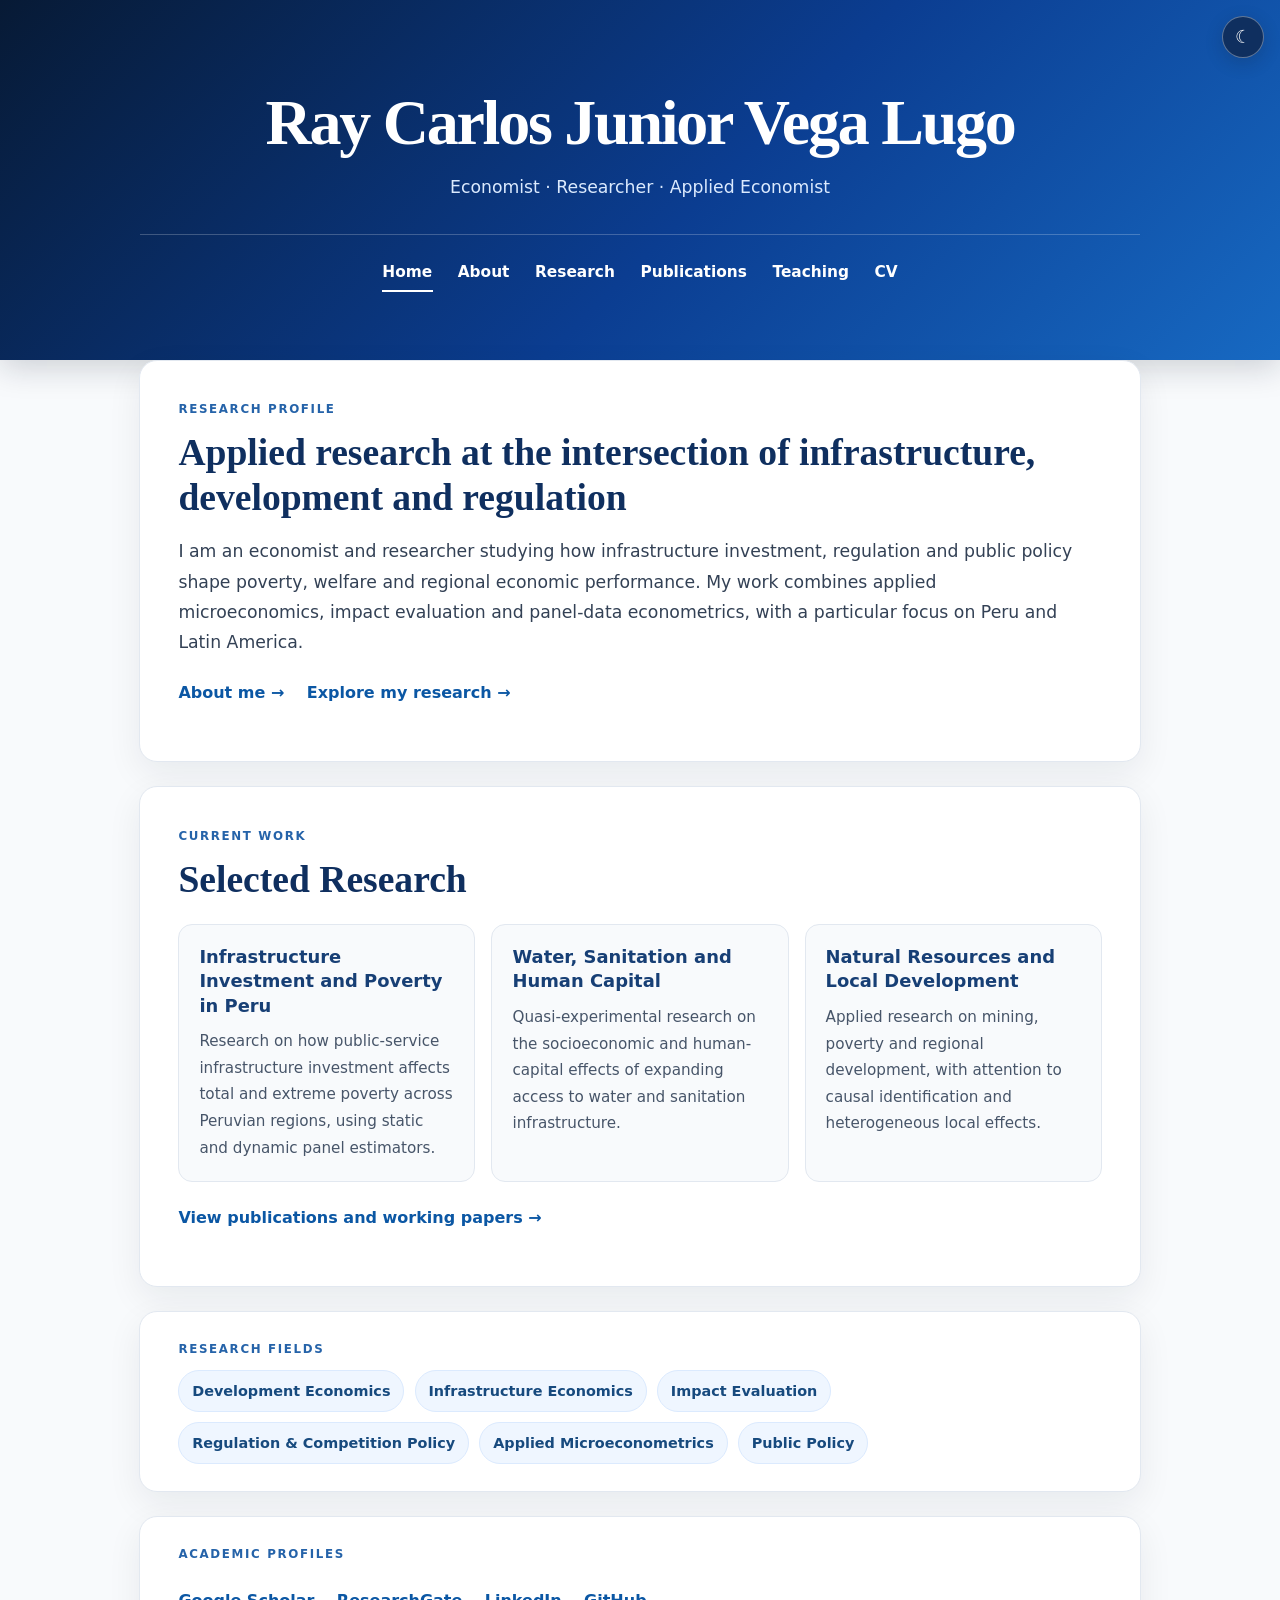
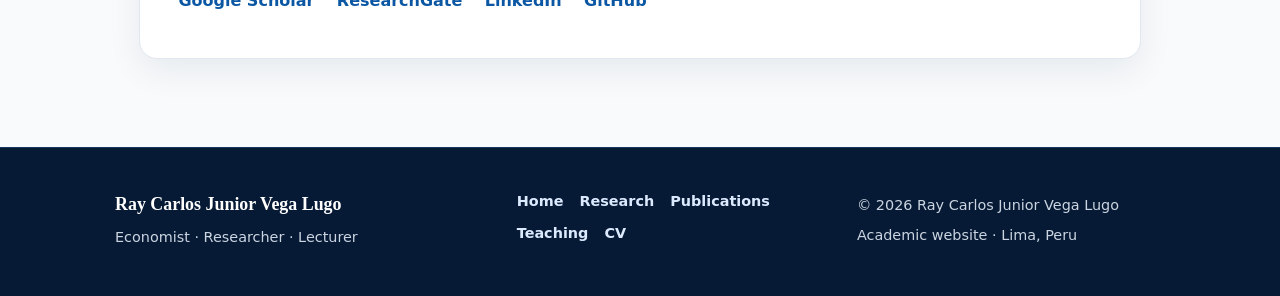
==== commit 25ea2ca9: "feat: add homepage SEO Open Graph and favicon metadata" ====
--- a/index.html
+++ b/index.html
@@ -1,66 +1 @@
-<!DOCTYPE html>
-<html lang="en">
-<head>
-  <meta charset="UTF-8">
-  <meta name="viewport" content="width=device-width, initial-scale=1">
-  <meta name="description" content="Academic website of Ray Carlos Junior Vega Lugo, economist and researcher in infrastructure economics, development economics, regulation, competition policy and applied microeconometrics.">
-  <meta name="author" content="Ray Carlos Junior Vega Lugo">
-  <title>Ray Carlos Junior Vega Lugo | Economist</title>
-  <link rel="stylesheet" href="assets/css/style.css?v=20260704b">
-</head>
-<body>
-<header>
-  <h1>Ray Carlos Junior Vega Lugo</h1>
-  <p>Economist · Researcher · Applied Economist</p>
-  <nav>
-    <a href="about.html">About</a>
-    <a href="research.html">Research</a>
-    <a href="publications.html">Publications</a>
-    <a href="teaching.html">Teaching</a>
-    <a href="cv.html">CV</a>
-  </nav>
-</header>
-
-<main>
-  <section class="card intro-card">
-    <span class="eyebrow">Research Profile</span>
-    <h2>Applied research at the intersection of infrastructure, development and regulation</h2>
-    <p class="lead">I am an economist and researcher studying how infrastructure investment, regulation and public policy shape poverty, welfare and regional economic performance. My work combines applied microeconomics, impact evaluation and panel-data econometrics, with a particular focus on Peru and Latin America.</p>
-    <p class="actions"><a href="about.html">About me →</a><a href="research.html">Explore my research →</a></p>
-  </section>
-
-  <section class="card">
-    <span class="eyebrow">Current Work</span>
-    <h2>Selected Research</h2>
-    <div class="research-grid">
-      <article class="research-item">
-        <h3>Infrastructure Investment and Poverty in Peru</h3>
-        <p>Research on how public-service infrastructure investment affects total and extreme poverty across Peruvian regions, using static and dynamic panel estimators.</p>
-      </article>
-      <article class="research-item">
-        <h3>Water, Sanitation and Human Capital</h3>
-        <p>Quasi-experimental research on the socioeconomic and human-capital effects of expanding access to water and sanitation infrastructure.</p>
-      </article>
-      <article class="research-item">
-        <h3>Natural Resources and Local Development</h3>
-        <p>Applied research on mining, poverty and regional development, with attention to causal identification and heterogeneous local effects.</p>
-      </article>
-    </div>
-    <p class="actions"><a href="publications.html">View publications and working papers →</a></p>
-  </section>
-
-  <section class="card compact-card">
-    <span class="eyebrow">Research Fields</span>
-    <div class="topic-list">
-      <span>Development Economics</span><span>Infrastructure Economics</span><span>Impact Evaluation</span><span>Regulation & Competition Policy</span><span>Applied Microeconometrics</span><span>Public Policy</span>
-    </div>
-  </section>
-
-  <section class="card compact-card">
-    <span class="eyebrow">Academic Profiles</span>
-    <p class="profile-links"><a href="https://scholar.google.com/citations?user=RWCAThYAAAAJ&hl=es">Google Scholar</a><a href="https://www.researchgate.net/profile/Ray-Vega-Lugo">ResearchGate</a><a href="https://pe.linkedin.com/in/ecovega27">LinkedIn</a><a href="https://github.com/RcjVega">GitHub</a></p>
-  </section>
-</main>
-<script src="assets/js/main.js"></script>
-</body>
-</html>+<!DOCTYPE html><html lang="en"><head><meta charset="UTF-8"><meta name="viewport" content="width=device-width, initial-scale=1"><meta name="description" content="Academic website of Ray Carlos Junior Vega Lugo, economist and researcher in infrastructure economics, development economics, regulation, competition policy and applied microeconometrics."><meta name="author" content="Ray Carlos Junior Vega Lugo"><meta name="robots" content="index, follow"><link rel="canonical" href="https://rcjvega.github.io/"><link rel="icon" href="favicon.svg" type="image/svg+xml"><meta property="og:type" content="website"><meta property="og:site_name" content="Ray Carlos Junior Vega Lugo"><meta property="og:title" content="Ray Carlos Junior Vega Lugo | Economist"><meta property="og:description" content="Economist, researcher and lecturer working on development, infrastructure, regulation and applied microeconometrics."><meta property="og:url" content="https://rcjvega.github.io/"><meta name="twitter:card" content="summary"><meta name="twitter:title" content="Ray Carlos Junior Vega Lugo | Economist"><meta name="twitter:description" content="Research in development economics, infrastructure, regulation and applied microeconometrics."><title>Ray Carlos Junior Vega Lugo | Economist</title><link rel="stylesheet" href="assets/css/style.css?v=20260704c"></head><body><header><h1>Ray Carlos Junior Vega Lugo</h1><p>Economist · Researcher · Applied Economist</p><nav><a href="index.html">Home</a><a href="about.html">About</a><a href="research.html">Research</a><a href="publications.html">Publications</a><a href="teaching.html">Teaching</a><a href="cv.html">CV</a></nav></header><main><section class="card intro-card"><span class="eyebrow">Research Profile</span><h2>Applied research at the intersection of infrastructure, development and regulation</h2><p class="lead">I am an economist and researcher studying how infrastructure investment, regulation and public policy shape poverty, welfare and regional economic performance. My work combines applied microeconomics, impact evaluation and panel-data econometrics, with a particular focus on Peru and Latin America.</p><p class="actions"><a href="about.html">About me →</a><a href="research.html">Explore my research →</a></p></section><section class="card"><span class="eyebrow">Current Work</span><h2>Selected Research</h2><div class="research-grid"><article class="research-item"><h3>Infrastructure Investment and Poverty in Peru</h3><p>Research on how public-service infrastructure investment affects total and extreme poverty across Peruvian regions, using static and dynamic panel estimators.</p></article><article class="research-item"><h3>Water, Sanitation and Human Capital</h3><p>Quasi-experimental research on the socioeconomic and human-capital effects of expanding access to water and sanitation infrastructure.</p></article><article class="research-item"><h3>Natural Resources and Local Development</h3><p>Applied research on mining, poverty and regional development, with attention to causal identification and heterogeneous local effects.</p></article></div><p class="actions"><a href="publications.html">View publications and working papers →</a></p></section><section class="card compact-card"><span class="eyebrow">Research Fields</span><div class="topic-list"><span>Development Economics</span><span>Infrastructure Economics</span><span>Impact Evaluation</span><span>Regulation & Competition Policy</span><span>Applied Microeconometrics</span><span>Public Policy</span></div></section><section class="card compact-card"><span class="eyebrow">Academic Profiles</span><p class="profile-links"><a href="https://scholar.google.com/citations?user=RWCAThYAAAAJ&hl=es">Google Scholar</a><a href="https://www.researchgate.net/profile/Ray-Vega-Lugo">ResearchGate</a><a href="https://pe.linkedin.com/in/ecovega27">LinkedIn</a><a href="https://github.com/RcjVega">GitHub</a></p></section></main><script src="assets/js/main.js?v=20260704c"></script></body></html>
--- a/assets/css/style.css
+++ b/assets/css/style.css
@@ -1 +1 @@
-*{box-sizing:border-box}html{scroll-behavior:smooth}body{margin:0;font-family:Inter,ui-sans-serif,system-ui,-apple-system,BlinkMacSystemFont,"Segoe UI",sans-serif;background:#f8fafc;color:#1e293b;line-height:1.75;transition:background .25s,color .25s}header{position:relative;background:linear-gradient(135deg,#071a35 0%,#0b3d91 55%,#1769c2 100%);color:#fff;padding:5.5rem 1.5rem 3rem;text-align:center;box-shadow:0 8px 30px rgba(15,23,42,.18)}header h1{font-family:Georgia,"Times New Roman",serif;font-size:clamp(2.3rem,5vw,4.4rem);line-height:1.08;letter-spacing:-.035em;margin:0 auto .9rem;max-width:1000px}header p{margin:.25rem auto;max-width:900px;font-size:1.05rem;color:#dbeafe}nav{margin:2rem auto 0;padding:1rem 1.2rem;max-width:1000px;border-top:1px solid rgba(255,255,255,.22)}nav a{display:inline-block;color:#fff;text-decoration:none;margin:.25rem .65rem;font-size:.95rem;font-weight:650;letter-spacing:.01em;transition:opacity .2s,transform .2s}nav a:hover{opacity:.8;transform:translateY(-1px)}main{max-width:1050px;margin:-1.5rem auto 0;padding:0 1.5rem 4rem;position:relative}.card{background:#fff;border:1px solid #e2e8f0;border-radius:18px;padding:clamp(1.5rem,3vw,2.4rem);box-shadow:0 12px 35px rgba(15,23,42,.07);margin:1.5rem 0;transition:transform .2s,box-shadow .2s}.card:hover{transform:translateY(-2px);box-shadow:0 16px 40px rgba(15,23,42,.1)}h1,h2,h3{margin-top:0}h2{font-family:Georgia,"Times New Roman",serif;font-size:clamp(1.7rem,3vw,2.25rem);color:#0f2f5f;margin-bottom:1rem}h3{font-size:1.15rem;color:#173f75;margin-top:1.7rem;margin-bottom:.35rem}p{margin:.65rem 0 1rem}a{color:#0b57a4;text-decoration:none;font-weight:600}a:hover{text-decoration:underline}ul{padding-left:1.3rem}li{margin:.35rem 0}button{border:1px solid rgba(255,255,255,.3);border-radius:999px;padding:.65rem .8rem;background:#0f2f5f;color:#fff;cursor:pointer;box-shadow:0 5px 18px rgba(15,23,42,.2);transition:transform .2s,opacity .2s}button:hover{transform:translateY(-1px);opacity:.92}.dark{background:#0b1120;color:#dbe4f0}.dark header{background:linear-gradient(135deg,#020617,#0f2444,#123a70)}.dark .card{background:#111c2e;color:#dbe4f0;border-color:#26364d;box-shadow:0 12px 35px rgba(0,0,0,.25)}.dark h2,.dark h3{color:#bfdbfe}.dark a{color:#7dd3fc}@media(max-width:768px){header{padding:4.5rem 1rem 2rem}header h1{font-size:2.4rem}nav{padding:.8rem .4rem}nav a{margin:.25rem .4rem}main{padding:0 1rem 3rem}.card{border-radius:14px;padding:1.35rem}}@media(max-width:520px){nav a{display:inline-block;font-size:.9rem}header p{font-size:.95rem}}+*{box-sizing:border-box}html{scroll-behavior:smooth}body{margin:0;font-family:Inter,ui-sans-serif,system-ui,-apple-system,BlinkMacSystemFont,"Segoe UI",sans-serif;background:#f8fafc;color:#1e293b;line-height:1.75;transition:background .25s,color .25s}header{position:relative;background:linear-gradient(135deg,#071a35 0%,#0b3d91 55%,#1769c2 100%);color:#fff;padding:5.5rem 1.5rem 3rem;text-align:center;box-shadow:0 8px 30px rgba(15,23,42,.18)}header h1{font-family:Georgia,"Times New Roman",serif;font-size:clamp(2.3rem,5vw,4.4rem);line-height:1.08;letter-spacing:-.035em;margin:0 auto .9rem;max-width:1100px}header p{margin:.25rem auto;max-width:900px;font-size:1.08rem;color:#dbeafe}nav{margin:2rem auto 0;padding:1rem 1.2rem;max-width:1000px;border-top:1px solid rgba(255,255,255,.22)}nav a{display:inline-block;color:#fff;text-decoration:none;margin:.25rem .75rem;padding:.25rem .05rem;font-size:.96rem;font-weight:650;transition:opacity .2s,transform .2s;border-bottom:2px solid transparent}nav a:hover{opacity:.85;transform:translateY(-1px);text-decoration:none}nav a.active{border-bottom-color:#fff;opacity:1}main{max-width:1050px;margin:-1.5rem auto 0;padding:0 1.5rem 4rem;position:relative}.card{background:#fff;border:1px solid #e2e8f0;border-radius:18px;padding:clamp(1.5rem,3vw,2.5rem);box-shadow:0 12px 35px rgba(15,23,42,.07);margin:1.5rem 0;transition:transform .2s,box-shadow .2s}.card:hover{transform:translateY(-2px);box-shadow:0 16px 40px rgba(15,23,42,.1)}h1,h2,h3{margin-top:0}h2{font-family:Georgia,"Times New Roman",serif;font-size:clamp(1.7rem,3vw,2.35rem);line-height:1.2;color:#0f2f5f;margin-bottom:1rem}h3{font-size:1.12rem;line-height:1.35;color:#173f75;margin:0 0 .55rem}p{margin:.65rem 0 1rem}a{color:#0b57a4;text-decoration:none;font-weight:600}a:hover{text-decoration:underline}.eyebrow{display:block;text-transform:uppercase;letter-spacing:.14em;font-size:.74rem;font-weight:800;color:#2563a9;margin-bottom:.65rem}.lead{font-size:1.08rem;max-width:900px;color:#334155}.actions,.profile-links{display:flex;gap:1.4rem;flex-wrap:wrap;margin-top:1.35rem}.research-grid{display:grid;grid-template-columns:repeat(3,1fr);gap:1rem;margin-top:1.4rem}.research-item{padding:1.25rem;border:1px solid #e2e8f0;border-radius:14px;background:#f8fafc}.research-item p{font-size:.95rem;color:#475569;margin-bottom:0}.compact-card{padding-top:1.7rem;padding-bottom:1.7rem}.topic-list{display:flex;flex-wrap:wrap;gap:.65rem}.topic-list span{padding:.45rem .8rem;border-radius:999px;background:#eff6ff;border:1px solid #dbeafe;color:#174a7e;font-size:.9rem;font-weight:600}.theme-toggle{position:fixed;top:16px;right:16px;z-index:999;width:42px;height:42px;border:1px solid rgba(255,255,255,.35);border-radius:50%;background:#0f2f5f;color:#fff;cursor:pointer;box-shadow:0 5px 18px rgba(15,23,42,.2);font-size:1.15rem}footer{background:#071a35;color:#cbd5e1;padding:2.6rem 1.5rem;border-top:1px solid #17365f}.footer-inner{max-width:1050px;margin:auto;display:grid;grid-template-columns:1.2fr 1fr 1fr;gap:2rem;align-items:start}.footer-inner strong{color:#fff;font-family:Georgia,"Times New Roman",serif;font-size:1.12rem}.footer-inner p{margin:.25rem 0;font-size:.9rem}.footer-links{display:flex;flex-wrap:wrap;gap:.4rem 1rem}.footer-links a{color:#dbeafe;font-size:.9rem}.dark{background:#0b1120;color:#dbe4f0}.dark header{background:linear-gradient(135deg,#020617,#0f2444,#123a70)}.dark .card{background:#111c2e;color:#dbe4f0;border-color:#26364d}.dark h2,.dark h3{color:#bfdbfe}.dark a{color:#7dd3fc}.dark .lead,.dark .research-item p{color:#cbd5e1}.dark .research-item{background:#0f1929;border-color:#26364d}.dark .topic-list span{background:#13243a;border-color:#294766;color:#bfdbfe}.dark .eyebrow{color:#7dd3fc}@media(max-width:850px){.research-grid{grid-template-columns:1fr}.footer-inner{grid-template-columns:1fr 1fr}}@media(max-width:768px){header{padding:4.4rem 1rem 2.2rem}header h1{font-size:clamp(2rem,10vw,2.8rem);letter-spacing:-.025em}header p{font-size:.96rem}nav{margin-top:1.5rem;padding:.75rem .2rem;display:flex;gap:.2rem .8rem;justify-content:center;flex-wrap:wrap}nav a{margin:0;font-size:.9rem}main{margin:-.75rem auto 0;padding:0 .9rem 2.5rem}.card{border-radius:14px;padding:1.3rem;margin:1rem 0}.actions a{display:inline-flex}.theme-toggle{top:10px;right:10px;width:38px;height:38px}.footer-inner{grid-template-columns:1fr;gap:1.2rem}}@media(max-width:420px){header{padding-top:4rem}header h1{font-size:2.15rem}nav{gap:.15rem .65rem}.topic-list span{font-size:.82rem;padding:.38rem .65rem}.lead{font-size:1rem}.profile-links{gap:.65rem 1rem}}
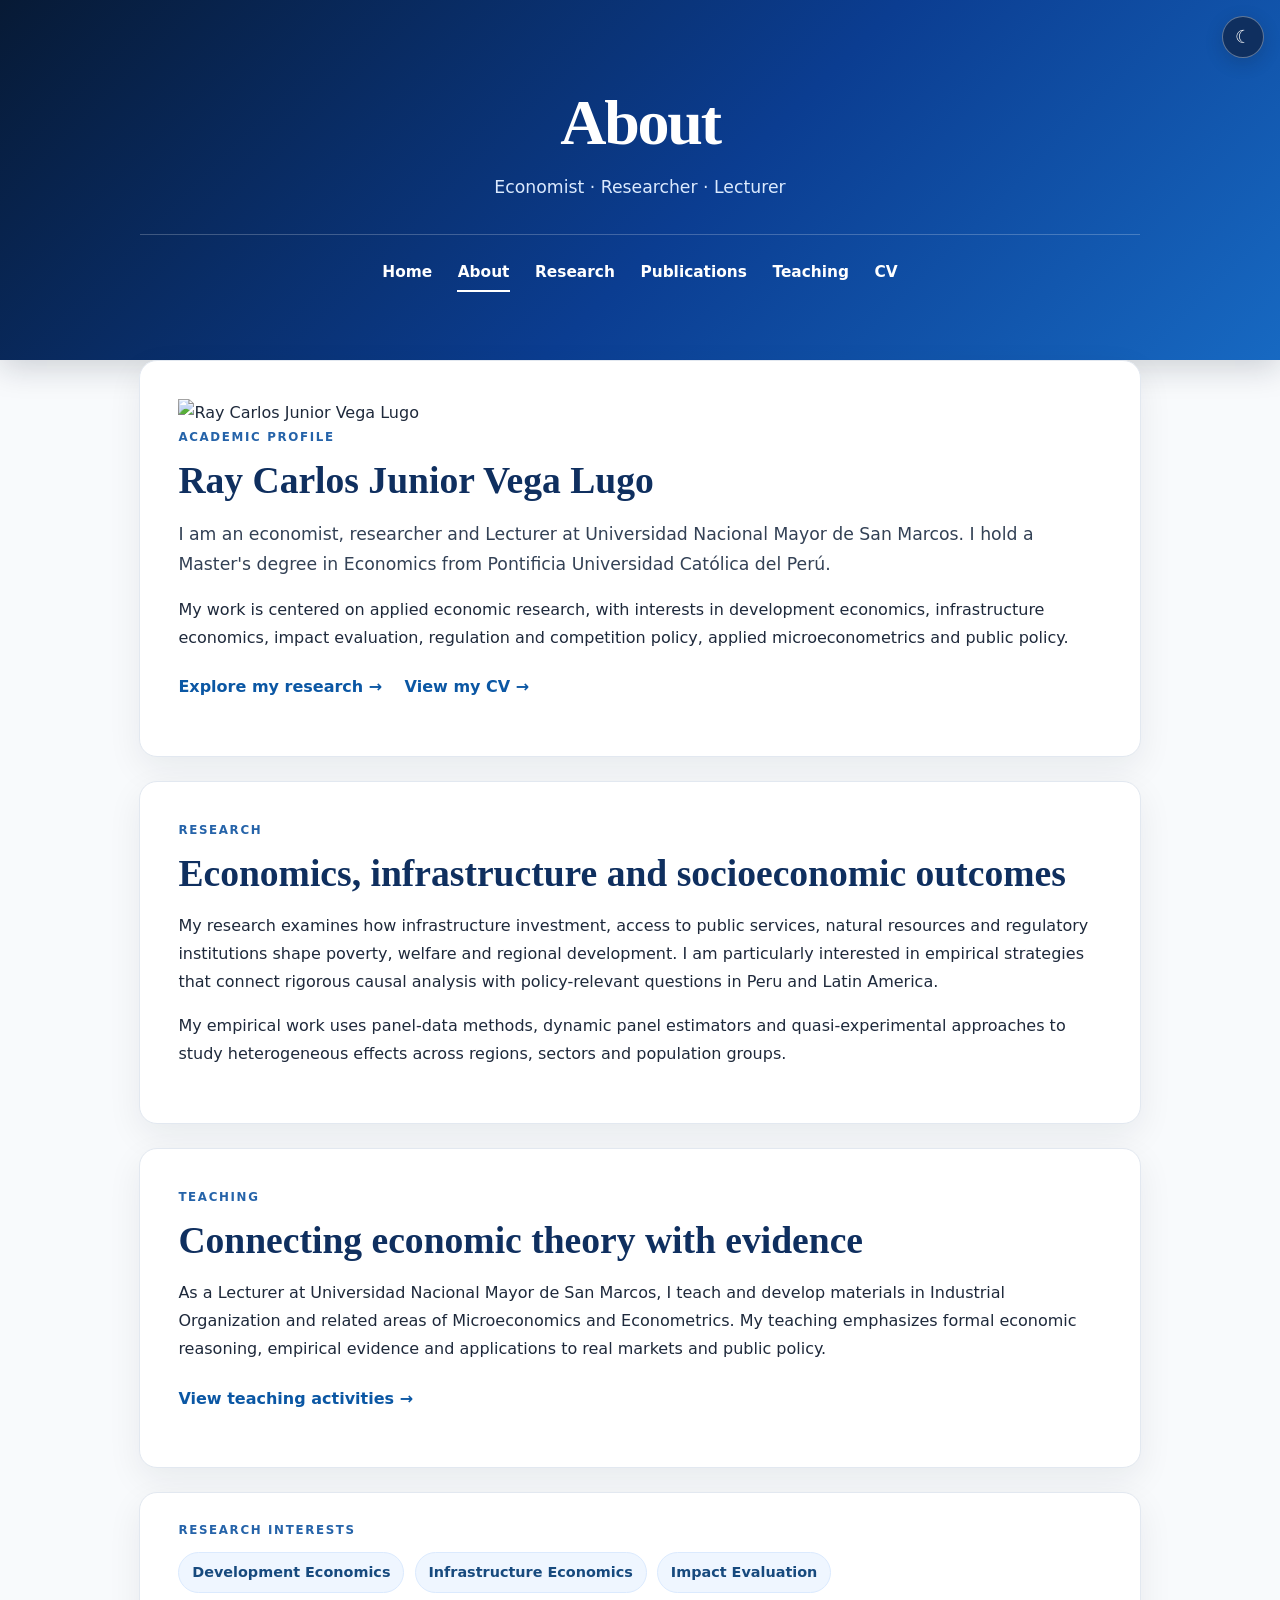
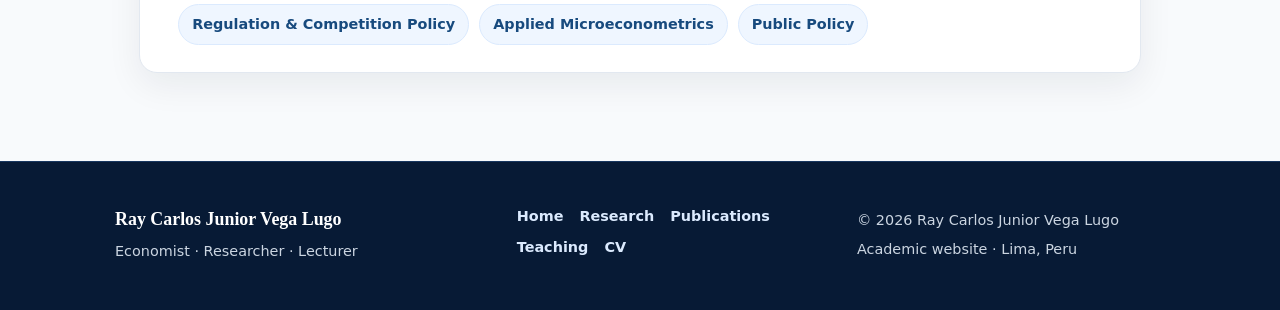
==== commit 0fb6c0f6: "Merge home content into About and simplify navigation" ====
--- a/index.html
+++ b/index.html
@@ -1 +1 @@
-<!DOCTYPE html><html lang="en"><head><meta charset="UTF-8"><meta name="viewport" content="width=device-width, initial-scale=1"><meta name="description" content="Academic website of Ray Carlos Junior Vega Lugo, economist and researcher in infrastructure economics, development economics, regulation, competition policy and applied microeconometrics."><meta name="author" content="Ray Carlos Junior Vega Lugo"><meta name="robots" content="index, follow"><link rel="canonical" href="https://rcjvega.github.io/"><link rel="icon" href="favicon.svg" type="image/svg+xml"><meta property="og:type" content="website"><meta property="og:site_name" content="Ray Carlos Junior Vega Lugo"><meta property="og:title" content="Ray Carlos Junior Vega Lugo | Economist"><meta property="og:description" content="Economist, researcher and lecturer working on development, infrastructure, regulation and applied microeconometrics."><meta property="og:url" content="https://rcjvega.github.io/"><meta name="twitter:card" content="summary"><meta name="twitter:title" content="Ray Carlos Junior Vega Lugo | Economist"><meta name="twitter:description" content="Research in development economics, infrastructure, regulation and applied microeconometrics."><title>Ray Carlos Junior Vega Lugo | Economist</title><link rel="stylesheet" href="assets/css/style.css?v=20260704c"></head><body><header><h1>Ray Carlos Junior Vega Lugo</h1><p>Economist · Researcher · Applied Economist</p><nav><a href="index.html">Home</a><a href="about.html">About</a><a href="research.html">Research</a><a href="publications.html">Publications</a><a href="teaching.html">Teaching</a><a href="cv.html">CV</a></nav></header><main><section class="card intro-card"><span class="eyebrow">Research Profile</span><h2>Applied research at the intersection of infrastructure, development and regulation</h2><p class="lead">I am an economist and researcher studying how infrastructure investment, regulation and public policy shape poverty, welfare and regional economic performance. My work combines applied microeconomics, impact evaluation and panel-data econometrics, with a particular focus on Peru and Latin America.</p><p class="actions"><a href="about.html">About me →</a><a href="research.html">Explore my research →</a></p></section><section class="card"><span class="eyebrow">Current Work</span><h2>Selected Research</h2><div class="research-grid"><article class="research-item"><h3>Infrastructure Investment and Poverty in Peru</h3><p>Research on how public-service infrastructure investment affects total and extreme poverty across Peruvian regions, using static and dynamic panel estimators.</p></article><article class="research-item"><h3>Water, Sanitation and Human Capital</h3><p>Quasi-experimental research on the socioeconomic and human-capital effects of expanding access to water and sanitation infrastructure.</p></article><article class="research-item"><h3>Natural Resources and Local Development</h3><p>Applied research on mining, poverty and regional development, with attention to causal identification and heterogeneous local effects.</p></article></div><p class="actions"><a href="publications.html">View publications and working papers →</a></p></section><section class="card compact-card"><span class="eyebrow">Research Fields</span><div class="topic-list"><span>Development Economics</span><span>Infrastructure Economics</span><span>Impact Evaluation</span><span>Regulation & Competition Policy</span><span>Applied Microeconometrics</span><span>Public Policy</span></div></section><section class="card compact-card"><span class="eyebrow">Academic Profiles</span><p class="profile-links"><a href="https://scholar.google.com/citations?user=RWCAThYAAAAJ&hl=es">Google Scholar</a><a href="https://www.researchgate.net/profile/Ray-Vega-Lugo">ResearchGate</a><a href="https://pe.linkedin.com/in/ecovega27">LinkedIn</a><a href="https://github.com/RcjVega">GitHub</a></p></section></main><script src="assets/js/main.js?v=20260704c"></script></body></html>+<!DOCTYPE html><html lang="en"><head><meta charset="UTF-8"><meta name="viewport" content="width=device-width, initial-scale=1"><meta http-equiv="refresh" content="0; url=about.html"><title>About | Ray Carlos Junior Vega Lugo</title></head><body><p>Redirecting to <a href="about.html">About</a>...</p></body></html>
